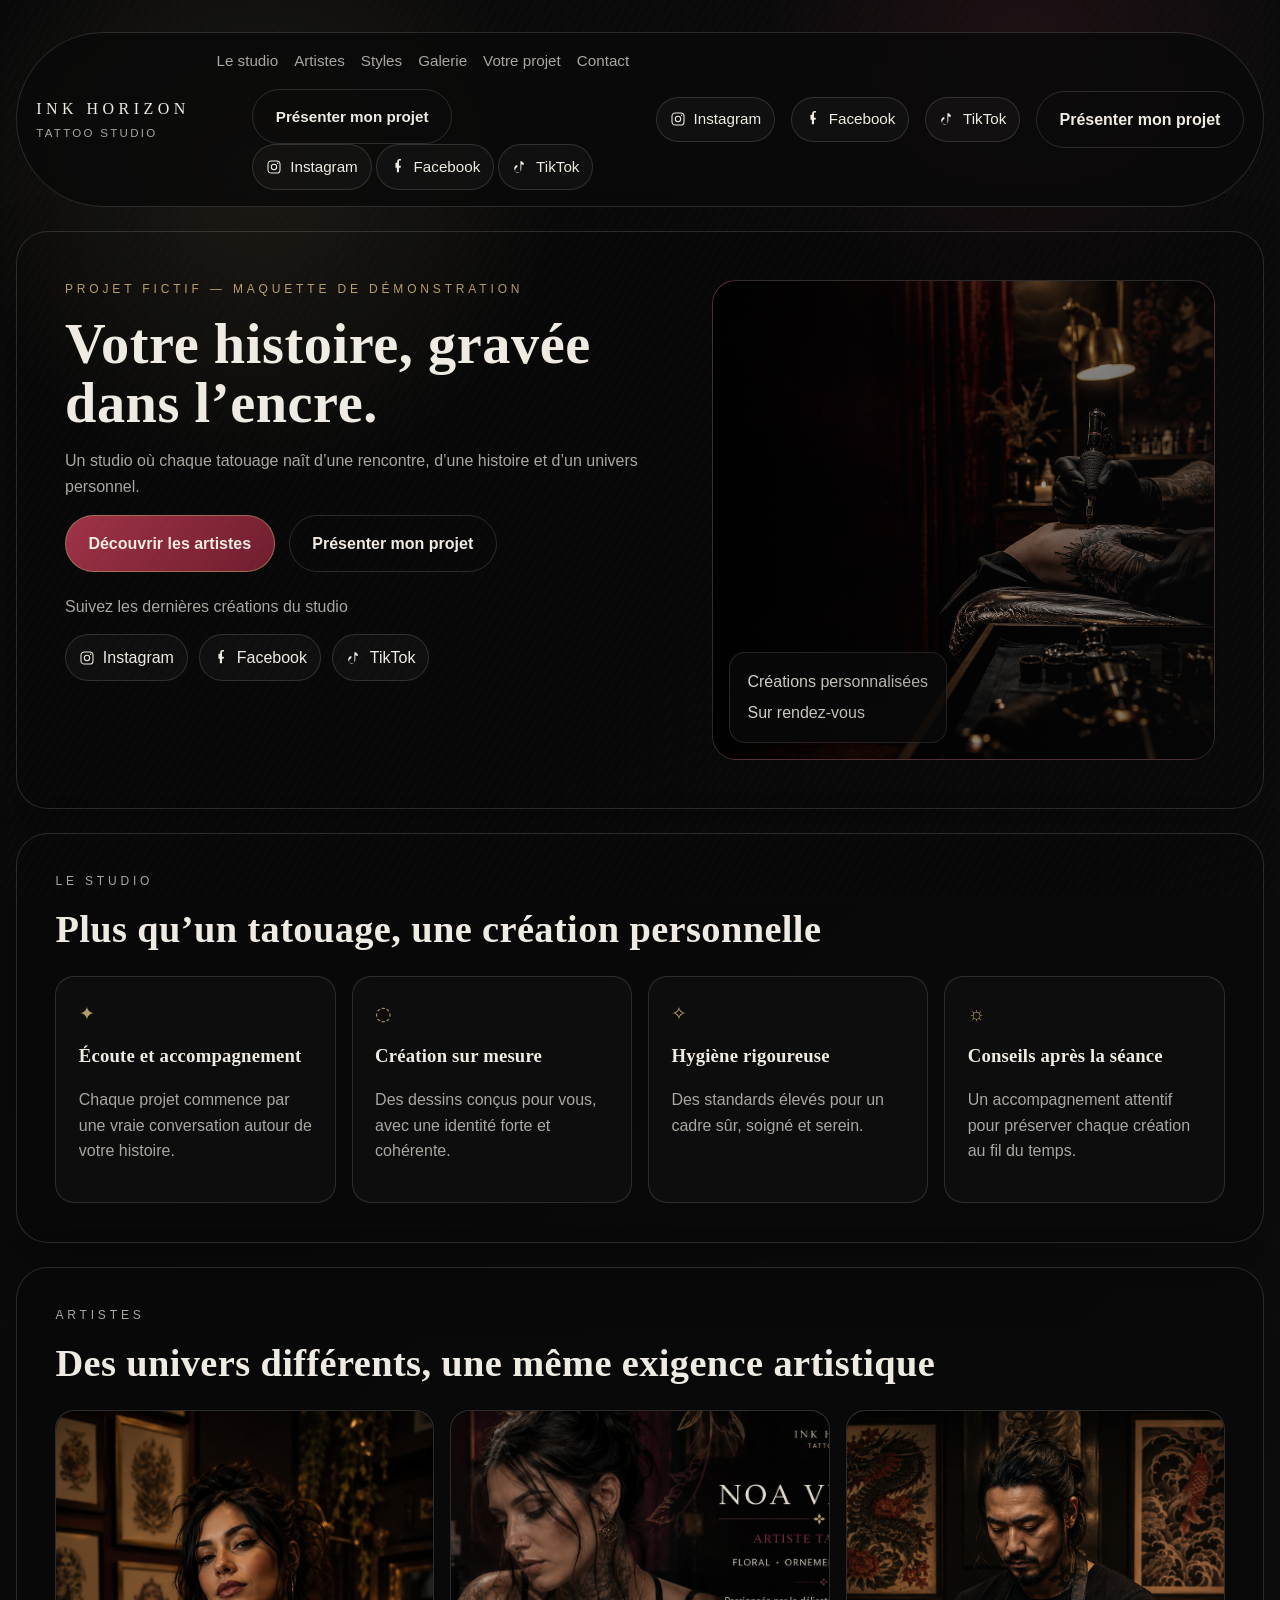
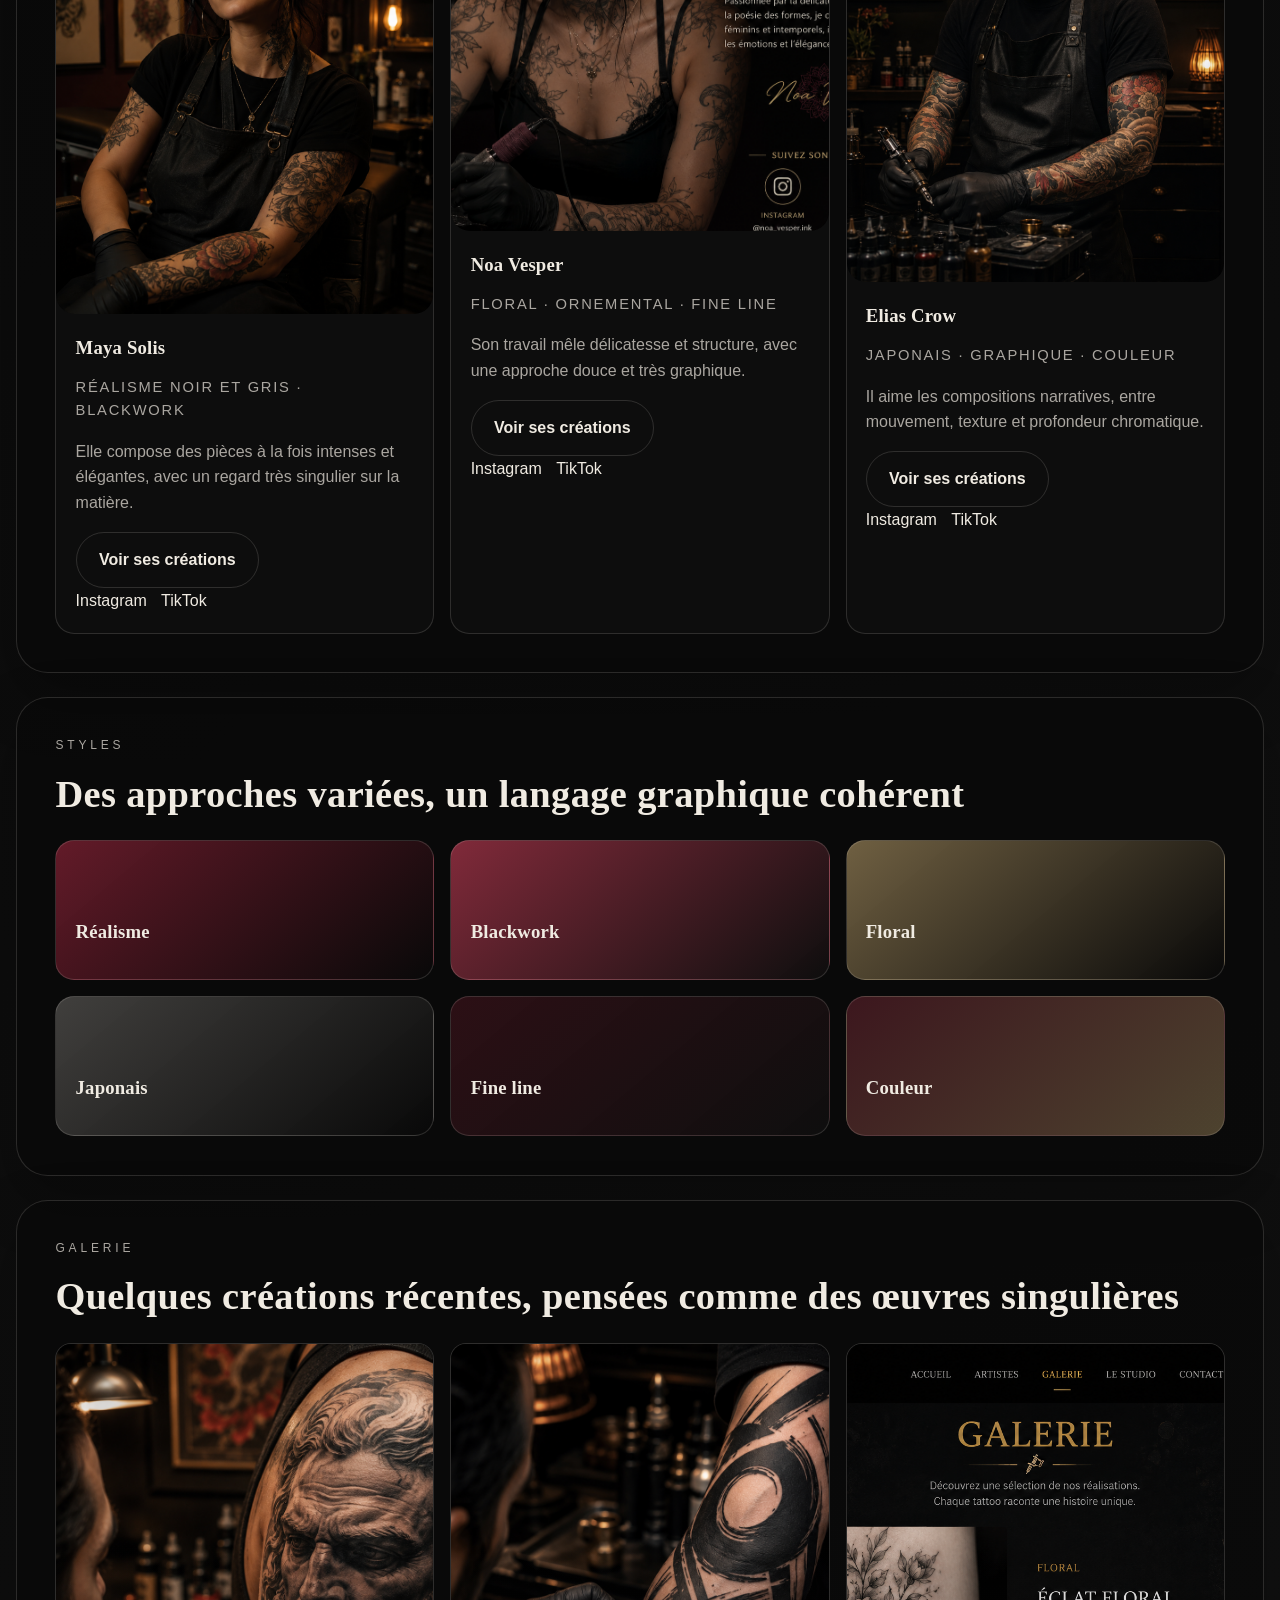
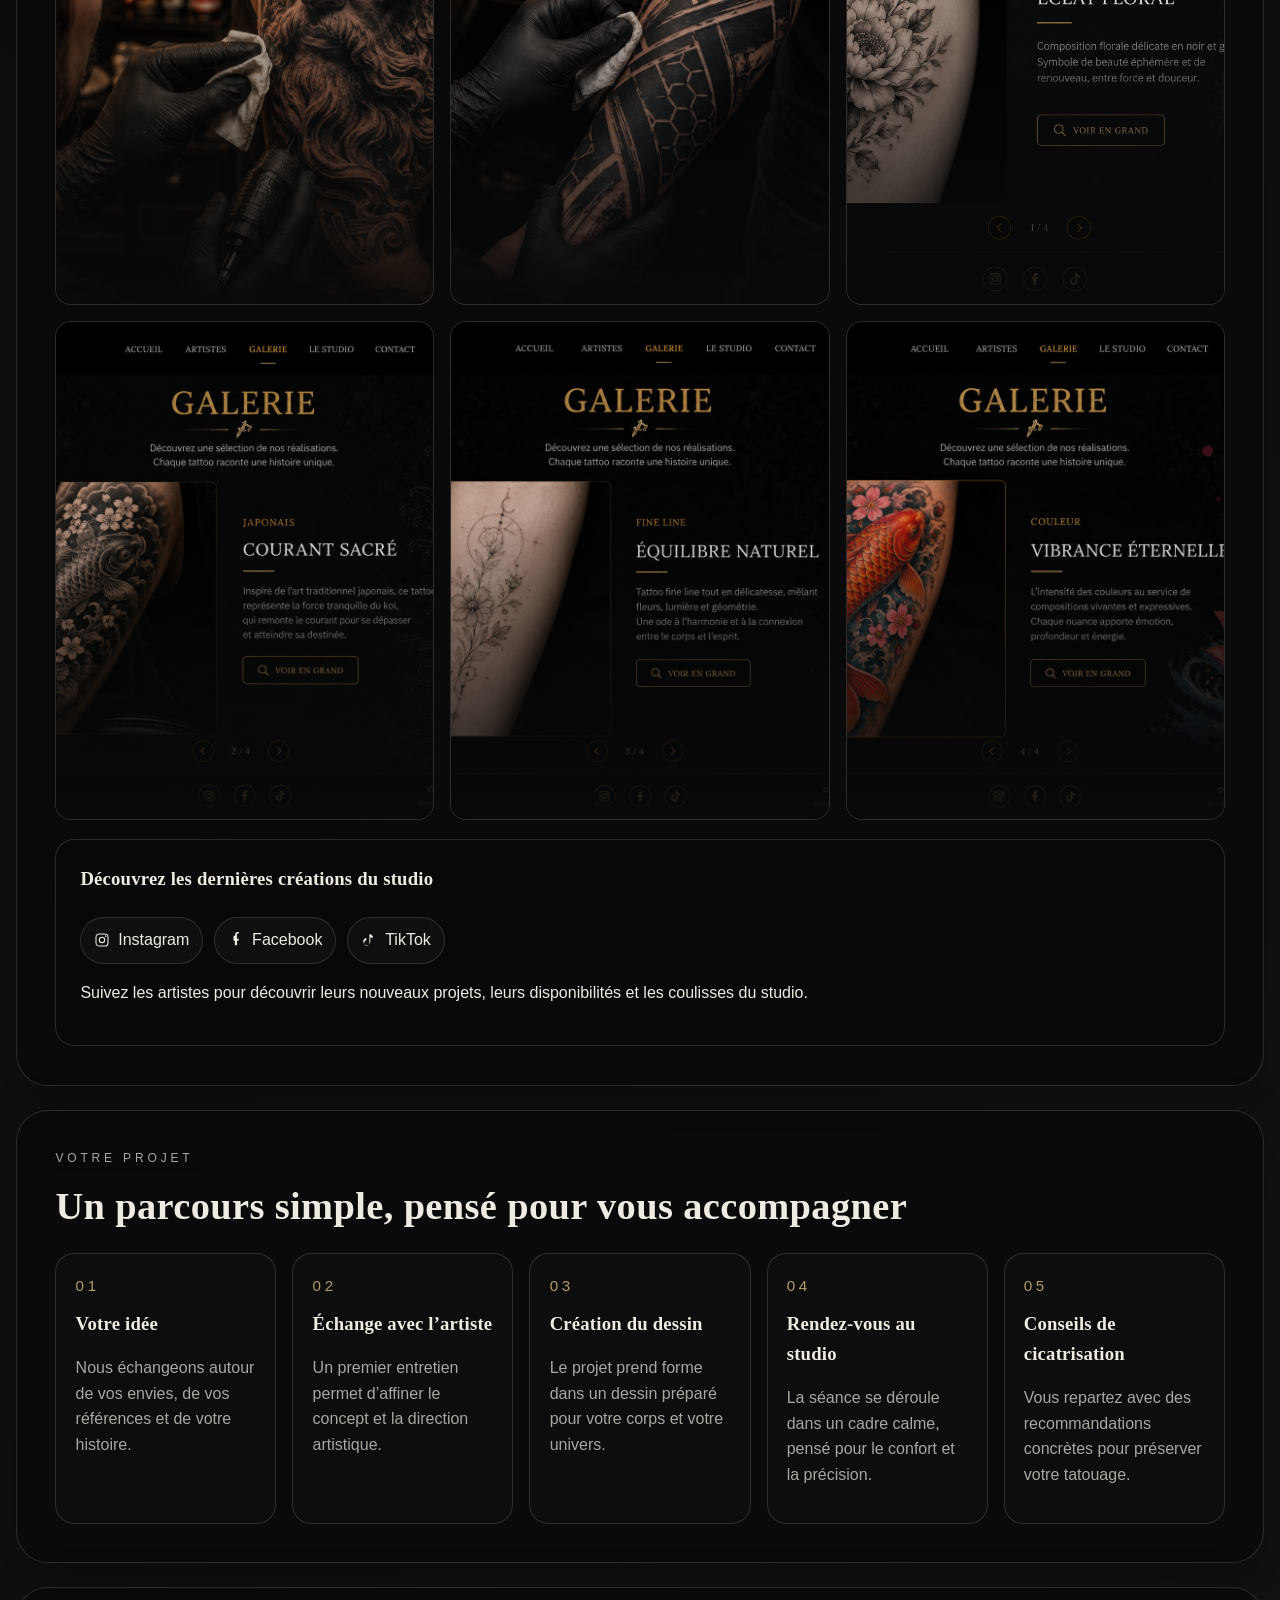
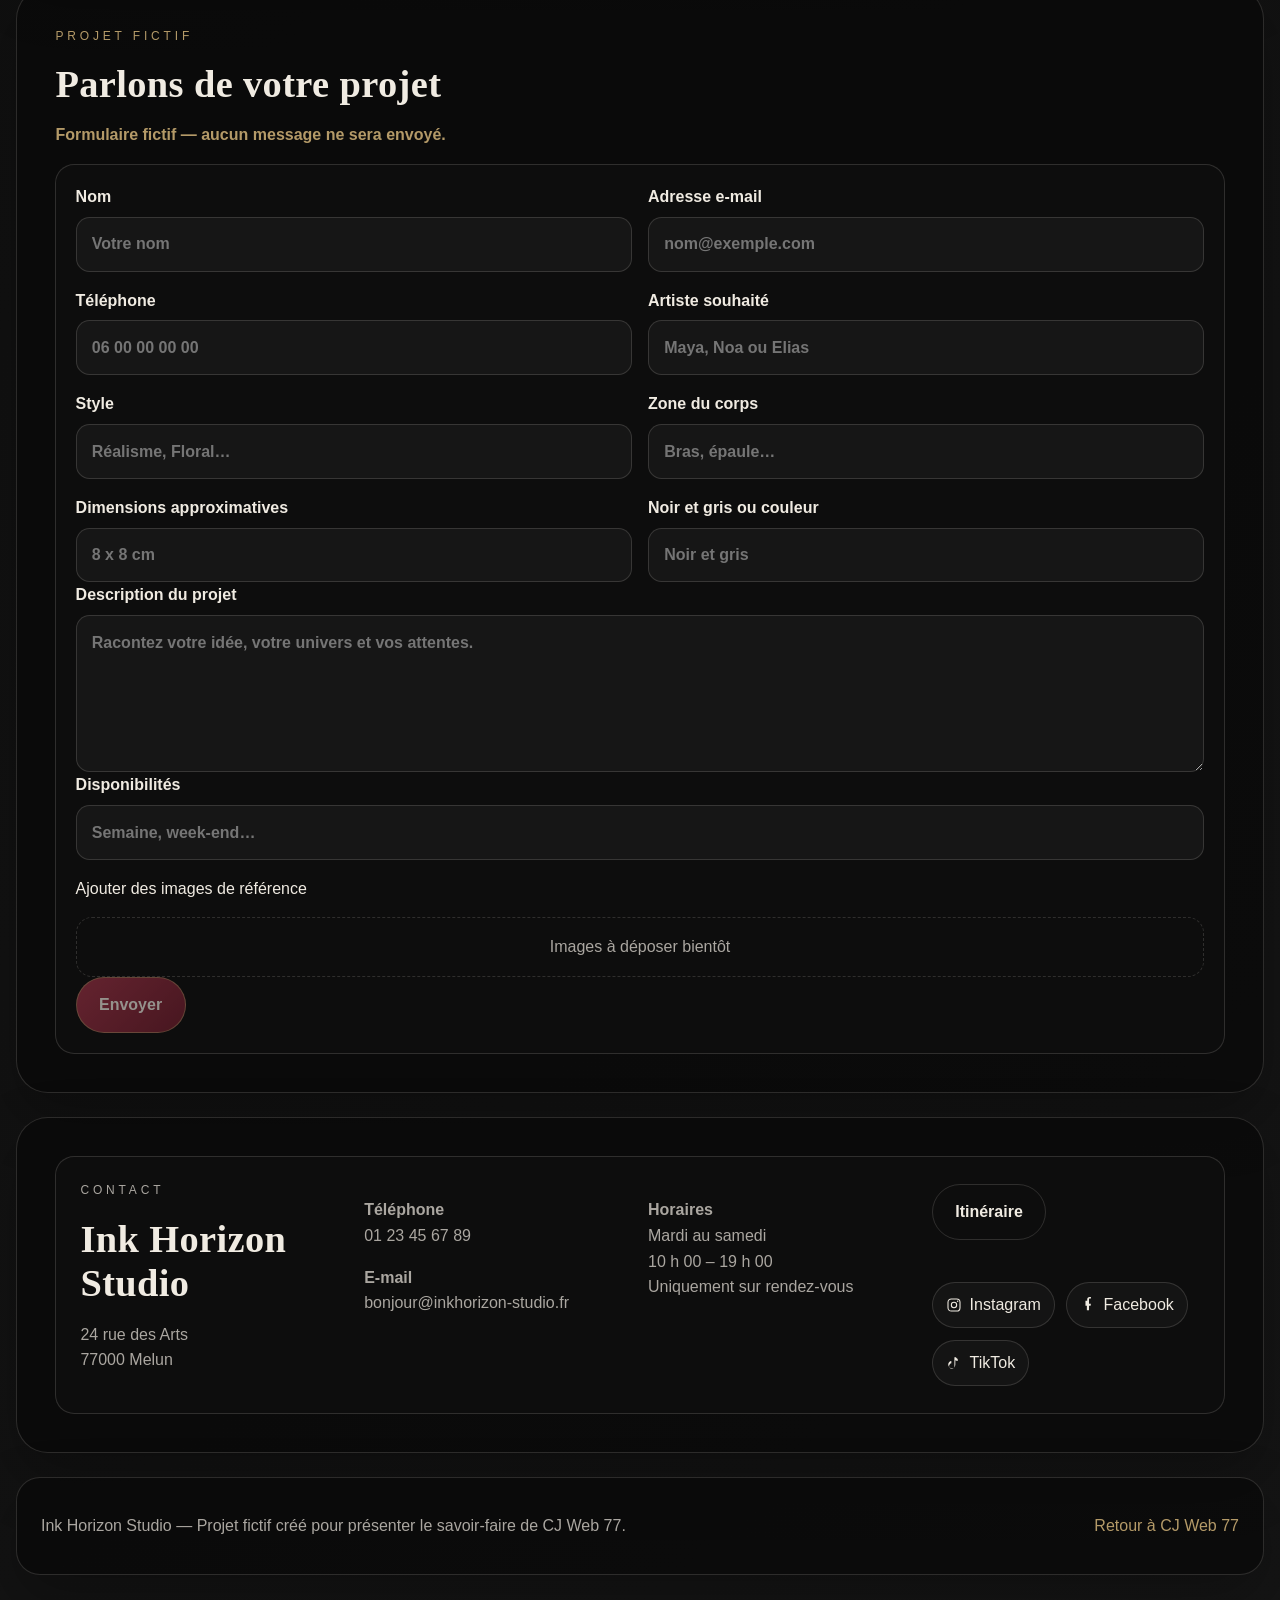
==== demos/ink-horizon-studio/index.html @ 1ca802f9 "commit" ====
<!DOCTYPE html>
<html lang="fr">
  <head>
    <meta charset="UTF-8" />
    <meta name="viewport" content="width=device-width, initial-scale=1.0" />
    <meta
      name="description"
      content="Ink Horizon Studio — vitrine fictive créée pour démontrer le positionnement de CJ Web 77."
    />
    <title>Ink Horizon Studio</title>
    <link rel="stylesheet" href="assets/css/style.css" />
  </head>
  <body>
    <div class="page-shell">
      <header class="site-header">
        <a class="brand" href="#top" aria-label="Ink Horizon Studio accueil">
          <span class="brand-name">INK HORIZON</span>
          <span class="brand-subtitle">Tattoo Studio</span>
        </a>

        <button
          class="nav-toggle"
          type="button"
          aria-expanded="false"
          aria-controls="primary-nav"
          aria-label="Ouvrir le menu"
        >
          <span></span>
          <span></span>
          <span></span>
        </button>

        <nav class="site-nav" id="primary-nav" aria-label="Navigation principale">
          <a href="#studio">Le studio</a>
          <a href="#artists">Artistes</a>
          <a href="#styles">Styles</a>
          <a href="#gallery">Galerie</a>
          <a href="#project">Votre projet</a>
          <a href="#contact">Contact</a>
          <div class="nav-actions">
            <a class="button button-ghost header-cta-mobile" href="#project">Présenter mon projet</a>
            <div class="mobile-social-list" aria-label="Réseaux sociaux fictifs">
              <a class="social-link" href="#" aria-label="Instagram fictif d’Ink Horizon Studio" onclick="event.preventDefault();">
                <svg viewBox="0 0 24 24" aria-hidden="true"><rect x="3" y="3" width="18" height="18" rx="5" fill="none" stroke="currentColor" stroke-width="1.6"></rect><circle cx="12" cy="12" r="4" fill="none" stroke="currentColor" stroke-width="1.6"></circle><circle cx="17.5" cy="6.5" r="1.1" fill="currentColor"></circle></svg>
                <span>Instagram</span>
              </a>
              <a class="social-link" href="#" aria-label="Facebook fictif d’Ink Horizon Studio" onclick="event.preventDefault();">
                <svg viewBox="0 0 24 24" aria-hidden="true"><path d="M13.5 20v-7h2.4l.4-2.8H13.5V3.8c0-.8.2-1.4 1.4-1.4h1.5V.1c-.3 0-1.1-.1-2.1-.1-2.1 0-3.5 1.3-3.5 3.7v2.1H8.2V13h2.1v7h3.2Z" fill="currentColor"></path></svg>
                <span>Facebook</span>
              </a>
              <a class="social-link" href="#" aria-label="TikTok fictif d’Ink Horizon Studio" onclick="event.preventDefault();">
                <svg viewBox="0 0 24 24" aria-hidden="true"><path d="M14.8 3.4c.7 1.2 1.6 2 2.8 2.5v3.2c-1.3-.1-2.5-.5-3.6-1.2v6.7c0 2.8-2.3 5.1-5.1 5.1-1.4 0-2.7-.5-3.7-1.4-1.3-1.2-2-2.9-1.8-4.7.3-2.4 2.2-4.3 4.6-4.6v3.4c-.9.2-1.7.7-2.3 1.4-.7.8-1.1 1.8-1.1 2.8 0 2.2 1.8 4 4 4 2.2 0 4-1.8 4-4V3.4h2.2Z" fill="currentColor"></path></svg>
                <span>TikTok</span>
              </a>
            </div>
          </div>
        </nav>

        <div class="social-nav" aria-label="Réseaux sociaux fictifs">
          <a class="social-link" href="#" aria-label="Instagram fictif d’Ink Horizon Studio" onclick="event.preventDefault();">
            <svg viewBox="0 0 24 24" aria-hidden="true"><rect x="3" y="3" width="18" height="18" rx="5" fill="none" stroke="currentColor" stroke-width="1.6"></rect><circle cx="12" cy="12" r="4" fill="none" stroke="currentColor" stroke-width="1.6"></circle><circle cx="17.5" cy="6.5" r="1.1" fill="currentColor"></circle></svg>
            <span>Instagram</span>
          </a>
          <a class="social-link" href="#" aria-label="Facebook fictif d’Ink Horizon Studio" onclick="event.preventDefault();">
            <svg viewBox="0 0 24 24" aria-hidden="true"><path d="M13.5 20v-7h2.4l.4-2.8H13.5V3.8c0-.8.2-1.4 1.4-1.4h1.5V.1c-.3 0-1.1-.1-2.1-.1-2.1 0-3.5 1.3-3.5 3.7v2.1H8.2V13h2.1v7h3.2Z" fill="currentColor"></path></svg>
            <span>Facebook</span>
          </a>
          <a class="social-link" href="#" aria-label="TikTok fictif d’Ink Horizon Studio" onclick="event.preventDefault();">
            <svg viewBox="0 0 24 24" aria-hidden="true"><path d="M14.8 3.4c.7 1.2 1.6 2 2.8 2.5v3.2c-1.3-.1-2.5-.5-3.6-1.2v6.7c0 2.8-2.3 5.1-5.1 5.1-1.4 0-2.7-.5-3.7-1.4-1.3-1.2-2-2.9-1.8-4.7.3-2.4 2.2-4.3 4.6-4.6v3.4c-.9.2-1.7.7-2.3 1.4-.7.8-1.1 1.8-1.1 2.8 0 2.2 1.8 4 4 4 2.2 0 4-1.8 4-4V3.4h2.2Z" fill="currentColor"></path></svg>
            <span>TikTok</span>
          </a>
        </div>

        <a class="button button-ghost header-cta" href="#project">Présenter mon projet</a>
      </header>

      <main id="top">
        <section class="hero">
          <div class="hero-copy">
            <p class="eyebrow">Projet fictif — Maquette de démonstration</p>
            <h1>Votre histoire, gravée dans l’encre.</h1>
            <p class="hero-text">
              Un studio où chaque tatouage naît d’une rencontre, d’une histoire et d’un univers personnel.
            </p>
            <div class="hero-actions">
              <a class="button" href="#artists">Découvrir les artistes</a>
              <a class="button button-ghost" href="#project">Présenter mon projet</a>
            </div>
            <div class="hero-socials">
              <p>Suivez les dernières créations du studio</p>
              <div class="social-links-list">
                <a class="social-link" href="#" aria-label="Instagram fictif d’Ink Horizon Studio" onclick="event.preventDefault();">
                  <svg viewBox="0 0 24 24" aria-hidden="true"><rect x="3" y="3" width="18" height="18" rx="5" fill="none" stroke="currentColor" stroke-width="1.6"></rect><circle cx="12" cy="12" r="4" fill="none" stroke="currentColor" stroke-width="1.6"></circle><circle cx="17.5" cy="6.5" r="1.1" fill="currentColor"></circle></svg>
                  <span>Instagram</span>
                </a>
                <a class="social-link" href="#" aria-label="Facebook fictif d’Ink Horizon Studio" onclick="event.preventDefault();">
                  <svg viewBox="0 0 24 24" aria-hidden="true"><path d="M13.5 20v-7h2.4l.4-2.8H13.5V3.8c0-.8.2-1.4 1.4-1.4h1.5V.1c-.3 0-1.1-.1-2.1-.1-2.1 0-3.5 1.3-3.5 3.7v2.1H8.2V13h2.1v7h3.2Z" fill="currentColor"></path></svg>
                  <span>Facebook</span>
                </a>
                <a class="social-link" href="#" aria-label="TikTok fictif d’Ink Horizon Studio" onclick="event.preventDefault();">
                  <svg viewBox="0 0 24 24" aria-hidden="true"><path d="M14.8 3.4c.7 1.2 1.6 2 2.8 2.5v3.2c-1.3-.1-2.5-.5-3.6-1.2v6.7c0 2.8-2.3 5.1-5.1 5.1-1.4 0-2.7-.5-3.7-1.4-1.3-1.2-2-2.9-1.8-4.7.3-2.4 2.2-4.3 4.6-4.6v3.4c-.9.2-1.7.7-2.3 1.4-.7.8-1.1 1.8-1.1 2.8 0 2.2 1.8 4 4 4 2.2 0 4-1.8 4-4V3.4h2.2Z" fill="currentColor"></path></svg>
                  <span>TikTok</span>
                </a>
              </div>
            </div>
          </div>

          <div class="hero-visual" aria-label="Emplacement d’image du studio">
            <img
              src="assets/images/hero-tattoo.png"
              alt="Tatoueur réalisant une création dans un studio sombre et élégant"
              class="hero-tattoo-image"
              width="1536"
              height="864"
              fetchpriority="high"
            />
            <div class="hero-info">
              <span>Créations personnalisées</span>
              <span>Sur rendez-vous</span>
            </div>
          </div>
        </section>

        <section class="section intro-section" id="studio">
          <div class="section-heading">
            <p class="eyebrow">Le studio</p>
            <h2>Plus qu’un tatouage, une création personnelle</h2>
          </div>
          <div class="value-grid">
            <article class="value-card">
              <div class="value-icon" aria-hidden="true">✦</div>
              <h3>Écoute et accompagnement</h3>
              <p>Chaque projet commence par une vraie conversation autour de votre histoire.</p>
            </article>
            <article class="value-card">
              <div class="value-icon" aria-hidden="true">◌</div>
              <h3>Création sur mesure</h3>
              <p>Des dessins conçus pour vous, avec une identité forte et cohérente.</p>
            </article>
            <article class="value-card">
              <div class="value-icon" aria-hidden="true">✧</div>
              <h3>Hygiène rigoureuse</h3>
              <p>Des standards élevés pour un cadre sûr, soigné et serein.</p>
            </article>
            <article class="value-card">
              <div class="value-icon" aria-hidden="true">☼</div>
              <h3>Conseils après la séance</h3>
              <p>Un accompagnement attentif pour préserver chaque création au fil du temps.</p>
            </article>
          </div>
        </section>

        <section class="section artists-section" id="artists">
          <div class="section-heading">
            <p class="eyebrow">Artistes</p>
            <h2>Des univers différents, une même exigence artistique</h2>
          </div>
          <div class="artist-grid">
            <article class="artist-card">
              <div class="artist-visual">
                <img
                  src="assets/images/maya-solis.png"
                  alt="Maya Solis, artiste tatoueuse spécialisée en réalisme et blackwork"
                  loading="lazy"
                />
              </div>
              <div class="artist-body">
                <h3>Maya Solis</h3>
                <p class="artist-specialties">Réalisme noir et gris · Blackwork</p>
                <p>Elle compose des pièces à la fois intenses et élégantes, avec un regard très singulier sur la matière.</p>
                <a class="button button-ghost" href="#gallery">Voir ses créations</a>
                <div class="artist-socials">
                  <a href="#">Instagram</a>
                  <a href="#">TikTok</a>
                </div>
              </div>
            </article>
            <article class="artist-card artist-card--noa">
              <div class="artist-visual">
                <img
                  src="assets/images/noa-vesper.png"
                  alt="Noa Vesper, artiste tatoueuse spécialisée en floral, ornemental et fine line"
                  loading="lazy"
                />
              </div>
              <div class="artist-body">
                <h3>Noa Vesper</h3>
                <p class="artist-specialties">Floral · Ornemental · Fine line</p>
                <p>Son travail mêle délicatesse et structure, avec une approche douce et très graphique.</p>
                <a class="button button-ghost" href="#gallery">Voir ses créations</a>
                <div class="artist-socials">
                  <a href="#">Instagram</a>
                  <a href="#">TikTok</a>
                </div>
              </div>
            </article>
            <article class="artist-card">
              <div class="artist-visual">
                <img
                  src="assets/images/elias-crow.png"
                  alt="Elias Crow, artiste tatoueur spécialisé en japonais, graphique et couleur"
                  loading="lazy"
                />
              </div>
              <div class="artist-body">
                <h3>Elias Crow</h3>
                <p class="artist-specialties">Japonais · Graphique · Couleur</p>
                <p>Il aime les compositions narratives, entre mouvement, texture et profondeur chromatique.</p>
                <a class="button button-ghost" href="#gallery">Voir ses créations</a>
                <div class="artist-socials">
                  <a href="#">Instagram</a>
                  <a href="#">TikTok</a>
                </div>
              </div>
            </article>
          </div>
        </section>

        <section class="section styles-section" id="styles">
          <div class="section-heading">
            <p class="eyebrow">Styles</p>
            <h2>Des approches variées, un langage graphique cohérent</h2>
          </div>
          <div class="styles-grid">
            <article class="style-card style-1"><h3>Réalisme</h3></article>
            <article class="style-card style-2"><h3>Blackwork</h3></article>
            <article class="style-card style-3"><h3>Floral</h3></article>
            <article class="style-card style-4"><h3>Japonais</h3></article>
            <article class="style-card style-5"><h3>Fine line</h3></article>
            <article class="style-card style-6"><h3>Couleur</h3></article>
          </div>
        </section>

        <section class="section gallery-section" id="gallery">
          <div class="section-heading">
            <p class="eyebrow">Galerie</p>
            <h2>Quelques créations récentes, pensées comme des œuvres singulières</h2>
          </div>
          <div class="gallery-grid">
            <article class="gallery-card">
              <img
                src="assets/images/gallery-realisme.png"
                alt="Tatouage réaliste noir et gris réalisé par Maya Solis"
                loading="lazy"
              />
              <div>
                <p class="card-tag">Réalisme</p>
                <h3>Maya Solis</h3>
                <p>Portrait noir et gris aux ombrages détaillés.</p>
              </div>
            </article>
            <article class="gallery-card">
              <img
                src="assets/images/gallery-blackwork.png"
                alt="Tatouage blackwork graphique réalisé par Maya Solis"
                loading="lazy"
              />
              <div>
                <p class="card-tag">Blackwork</p>
                <h3>Maya Solis</h3>
                <p>Composition graphique aux aplats noirs profonds.</p>
              </div>
            </article>
            <article class="gallery-card">
              <img
                src="assets/images/gallery-floral.png"
                alt="Tatouage floral délicat réalisé par Noa Vesper"
                loading="lazy"
              />
              <div>
                <p class="card-tag">Floral</p>
                <h3>Noa Vesper</h3>
                <p>Composition botanique fine et élégante.</p>
              </div>
            </article>
            <article class="gallery-card">
              <img
                src="assets/images/gallery-japonais.png"
                alt="Tatouage d’inspiration japonaise réalisé par Elias Crow"
                loading="lazy"
              />
              <div>
                <p class="card-tag">Japonais</p>
                <h3>Elias Crow</h3>
                <p>Pièce dynamique inspirée de l’art japonais.</p>
              </div>
            </article>
            <article class="gallery-card">
              <img
                src="assets/images/gallery-fine-line.png"
                alt="Tatouage fine line minimaliste réalisé par Noa Vesper"
                loading="lazy"
              />
              <div>
                <p class="card-tag">Fine line</p>
                <h3>Noa Vesper</h3>
                <p>Lignes délicates et composition minimaliste.</p>
              </div>
            </article>
            <article class="gallery-card">
              <img
                src="assets/images/gallery-couleur.png"
                alt="Tatouage artistique en couleur réalisé par Elias Crow"
                loading="lazy"
              />
              <div>
                <p class="card-tag">Couleur</p>
                <h3>Elias Crow</h3>
                <p>Création vibrante aux contrastes maîtrisés.</p>
              </div>
            </article>
          </div>

          <div class="gallery-cta">
            <h3>Découvrez les dernières créations du studio</h3>
            <div class="hero-socials">
              <div class="social-links-list">
                <a class="social-link" href="#" aria-label="Instagram fictif d’Ink Horizon Studio" onclick="event.preventDefault();">
                  <svg viewBox="0 0 24 24" aria-hidden="true"><rect x="3" y="3" width="18" height="18" rx="5" fill="none" stroke="currentColor" stroke-width="1.6"></rect><circle cx="12" cy="12" r="4" fill="none" stroke="currentColor" stroke-width="1.6"></circle><circle cx="17.5" cy="6.5" r="1.1" fill="currentColor"></circle></svg>
                  <span>Instagram</span>
                </a>
                <a class="social-link" href="#" aria-label="Facebook fictif d’Ink Horizon Studio" onclick="event.preventDefault();">
                  <svg viewBox="0 0 24 24" aria-hidden="true"><path d="M13.5 20v-7h2.4l.4-2.8H13.5V3.8c0-.8.2-1.4 1.4-1.4h1.5V.1c-.3 0-1.1-.1-2.1-.1-2.1 0-3.5 1.3-3.5 3.7v2.1H8.2V13h2.1v7h3.2Z" fill="currentColor"></path></svg>
                  <span>Facebook</span>
                </a>
                <a class="social-link" href="#" aria-label="TikTok fictif d’Ink Horizon Studio" onclick="event.preventDefault();">
                  <svg viewBox="0 0 24 24" aria-hidden="true"><path d="M14.8 3.4c.7 1.2 1.6 2 2.8 2.5v3.2c-1.3-.1-2.5-.5-3.6-1.2v6.7c0 2.8-2.3 5.1-5.1 5.1-1.4 0-2.7-.5-3.7-1.4-1.3-1.2-2-2.9-1.8-4.7.3-2.4 2.2-4.3 4.6-4.6v3.4c-.9.2-1.7.7-2.3 1.4-.7.8-1.1 1.8-1.1 2.8 0 2.2 1.8 4 4 4 2.2 0 4-1.8 4-4V3.4h2.2Z" fill="currentColor"></path></svg>
                  <span>TikTok</span>
                </a>
              </div>
            </div>
            <p>
              Suivez les artistes pour découvrir leurs nouveaux projets, leurs disponibilités et les coulisses du studio.
            </p>
          </div>
        </section>

        <section class="section process-section" id="project">
          <div class="section-heading">
            <p class="eyebrow">Votre projet</p>
            <h2>Un parcours simple, pensé pour vous accompagner</h2>
          </div>
          <div class="steps-grid">
            <article class="step-card">
              <span>01</span>
              <h3>Votre idée</h3>
              <p>Nous échangeons autour de vos envies, de vos références et de votre histoire.</p>
            </article>
            <article class="step-card">
              <span>02</span>
              <h3>Échange avec l’artiste</h3>
              <p>Un premier entretien permet d’affiner le concept et la direction artistique.</p>
            </article>
            <article class="step-card">
              <span>03</span>
              <h3>Création du dessin</h3>
              <p>Le projet prend forme dans un dessin préparé pour votre corps et votre univers.</p>
            </article>
            <article class="step-card">
              <span>04</span>
              <h3>Rendez-vous au studio</h3>
              <p>La séance se déroule dans un cadre calme, pensé pour le confort et la précision.</p>
            </article>
            <article class="step-card">
              <span>05</span>
              <h3>Conseils de cicatrisation</h3>
              <p>Vous repartez avec des recommandations concrètes pour préserver votre tatouage.</p>
            </article>
          </div>
        </section>

        <section class="section form-section">
          <div class="form-intro">
            <p class="eyebrow">Projet fictif</p>
            <h2>Parlons de votre projet</h2>
            <p class="notice">Formulaire fictif — aucun message ne sera envoyé.</p>
          </div>

          <form class="project-form" novalidate>
            <fieldset disabled>
              <div class="form-grid">
                <label>
                  Nom
                  <input type="text" placeholder="Votre nom" />
                </label>
                <label>
                  Adresse e-mail
                  <input type="email" placeholder="nom@exemple.com" />
                </label>
                <label>
                  Téléphone
                  <input type="tel" placeholder="06 00 00 00 00" />
                </label>
                <label>
                  Artiste souhaité
                  <input type="text" placeholder="Maya, Noa ou Elias" />
                </label>
                <label>
                  Style
                  <input type="text" placeholder="Réalisme, Floral…" />
                </label>
                <label>
                  Zone du corps
                  <input type="text" placeholder="Bras, épaule…" />
                </label>
                <label>
                  Dimensions approximatives
                  <input type="text" placeholder="8 x 8 cm" />
                </label>
                <label>
                  Noir et gris ou couleur
                  <input type="text" placeholder="Noir et gris" />
                </label>
              </div>

              <label>
                Description du projet
                <textarea rows="5" placeholder="Racontez votre idée, votre univers et vos attentes."></textarea>
              </label>

              <label>
                Disponibilités
                <input type="text" placeholder="Semaine, week-end…" />
              </label>

              <div class="upload-block">
                <p>Ajouter des images de référence</p>
                <div class="upload-box">Images à déposer bientôt</div>
              </div>

              <button class="button" type="button" disabled>Envoyer</button>
            </fieldset>
          </form>
        </section>

        <section class="section contact-section" id="contact">
          <div class="contact-card">
            <div>
              <p class="eyebrow">Contact</p>
              <h2>Ink Horizon Studio</h2>
              <p>24 rue des Arts<br />77000 Melun</p>
            </div>
            <div>
              <p><strong>Téléphone</strong><br />01 23 45 67 89</p>
              <p><strong>E-mail</strong><br />bonjour@inkhorizon-studio.fr</p>
            </div>
            <div>
              <p><strong>Horaires</strong><br />Mardi au samedi<br />10 h 00 – 19 h 00<br />Uniquement sur rendez-vous</p>
            </div>
            <div class="contact-actions">
              <a class="button button-ghost" href="#" onclick="event.preventDefault();">Itinéraire</a>
              <div class="hero-socials">
                <div class="social-links-list">
                  <a class="social-link" href="#" aria-label="Instagram fictif d’Ink Horizon Studio" onclick="event.preventDefault();">
                    <svg viewBox="0 0 24 24" aria-hidden="true"><rect x="3" y="3" width="18" height="18" rx="5" fill="none" stroke="currentColor" stroke-width="1.6"></rect><circle cx="12" cy="12" r="4" fill="none" stroke="currentColor" stroke-width="1.6"></circle><circle cx="17.5" cy="6.5" r="1.1" fill="currentColor"></circle></svg>
                    <span>Instagram</span>
                  </a>
                  <a class="social-link" href="#" aria-label="Facebook fictif d’Ink Horizon Studio" onclick="event.preventDefault();">
                    <svg viewBox="0 0 24 24" aria-hidden="true"><path d="M13.5 20v-7h2.4l.4-2.8H13.5V3.8c0-.8.2-1.4 1.4-1.4h1.5V.1c-.3 0-1.1-.1-2.1-.1-2.1 0-3.5 1.3-3.5 3.7v2.1H8.2V13h2.1v7h3.2Z" fill="currentColor"></path></svg>
                    <span>Facebook</span>
                  </a>
                  <a class="social-link" href="#" aria-label="TikTok fictif d’Ink Horizon Studio" onclick="event.preventDefault();">
                    <svg viewBox="0 0 24 24" aria-hidden="true"><path d="M14.8 3.4c.7 1.2 1.6 2 2.8 2.5v3.2c-1.3-.1-2.5-.5-3.6-1.2v6.7c0 2.8-2.3 5.1-5.1 5.1-1.4 0-2.7-.5-3.7-1.4-1.3-1.2-2-2.9-1.8-4.7.3-2.4 2.2-4.3 4.6-4.6v3.4c-.9.2-1.7.7-2.3 1.4-.7.8-1.1 1.8-1.1 2.8 0 2.2 1.8 4 4 4 2.2 0 4-1.8 4-4V3.4h2.2Z" fill="currentColor"></path></svg>
                    <span>TikTok</span>
                  </a>
                </div>
              </div>
            </div>
          </div>
        </section>
      </main>

      <footer class="site-footer">
        <p>Ink Horizon Studio — Projet fictif créé pour présenter le savoir-faire de CJ Web 77.</p>
        <a href="../../index.html#realisations">Retour à CJ Web 77</a>
      </footer>
    </div>

    <script src="assets/js/main.js"></script>
  </body>
</html>
---- demos/ink-horizon-studio/assets/css/style.css ----
:root {
  --ink: #090909;
  --anthracite: #151515;
  --ivory: #f0ebe2;
  --bordeaux: #6f1d2d;
  --rose: #9f3347;
  --gold: #b49a68;
  --text: #aaa6a0;
  --border: rgba(240, 235, 226, 0.15);
  --shadow: 0 24px 60px rgba(0, 0, 0, 0.28);
}

* {
  box-sizing: border-box;
}

html {
  scroll-behavior: smooth;
}

body {
  margin: 0;
  font-family: "Segoe UI", "Inter", Arial, sans-serif;
  background: linear-gradient(135deg, var(--ink), var(--anthracite));
  color: var(--ivory);
  line-height: 1.6;
  position: relative;
  overflow-x: hidden;
}

body::before {
  content: "";
  position: fixed;
  inset: 0;
  background-image:
    radial-gradient(circle at 20% 20%, rgba(180, 154, 104, 0.12), transparent 24%),
    radial-gradient(circle at 80% 5%, rgba(111, 29, 45, 0.2), transparent 20%),
    repeating-linear-gradient(
      120deg,
      rgba(255,255,255,0.015) 0,
      rgba(255,255,255,0.015) 1px,
      transparent 1px,
      transparent 8px
    );
  pointer-events: none;
  mix-blend-mode: screen;
  opacity: 0.9;
}

img {
  display: block;
  width: 100%;
  height: auto;
}

a {
  color: inherit;
  text-decoration: none;
}

a:hover,
a:focus-visible {
  color: var(--gold);
}

button,
input,
textarea {
  font: inherit;
}

.page-shell {
  width: min(1280px, calc(100% - 2rem));
  margin: 0 auto;
  padding: 1rem 0 3rem;
}

.site-header {
  display: grid;
  grid-template-columns: auto 1fr auto auto;
  align-items: center;
  gap: 1rem;
  padding: 1rem 1.2rem;
  border: 1px solid var(--border);
  background: rgba(9, 9, 9, 0.8);
  backdrop-filter: blur(16px);
  position: sticky;
  top: 1rem;
  z-index: 20;
  border-radius: 999px;
  margin-top: 1rem;
  min-height: 88px;
}

.brand {
  display: flex;
  flex-direction: column;
  gap: 0.15rem;
  letter-spacing: 0.28em;
  text-transform: uppercase;
}

.brand-name {
  font-family: "Iowan Old Style", "Palatino Linotype", serif;
  font-size: 1rem;
  color: var(--ivory);
}

.brand-subtitle {
  font-size: 0.72rem;
  color: var(--text);
  letter-spacing: 0.2em;
}

.site-nav,
.social-nav {
  display: flex;
  align-items: center;
  gap: 1rem;
  justify-content: center;
  flex-wrap: wrap;
  font-size: 0.95rem;
  color: var(--text);
}

.nav-toggle {
  display: none;
  background: transparent;
  border: 1px solid var(--border);
  border-radius: 50%;
  width: 44px;
  height: 44px;
  padding: 0;
  align-items: center;
  justify-content: center;
  flex-direction: column;
  gap: 0.25rem;
}

.nav-toggle span {
  width: 18px;
  height: 1px;
  background: var(--ivory);
  display: block;
}

.button {
  display: inline-flex;
  align-items: center;
  justify-content: center;
  padding: 0.9rem 1.4rem;
  border-radius: 999px;
  border: 1px solid rgba(180, 154, 104, 0.6);
  background: linear-gradient(135deg, var(--rose), var(--bordeaux));
  color: var(--ivory);
  font-weight: 600;
  transition: transform 180ms ease, box-shadow 180ms ease;
}

.button:hover,
.button:focus-visible {
  transform: translateY(-1px);
  box-shadow: 0 12px 30px rgba(159, 51, 71, 0.25);
}

.button-ghost {
  background: transparent;
  border-color: var(--border);
  color: var(--ivory);
}

.button:disabled {
  opacity: 0.6;
  cursor: not-allowed;
  transform: none;
  box-shadow: none;
}

.hero,
.section,
.site-footer {
  border: 1px solid var(--border);
  background: rgba(9, 9, 9, 0.74);
  box-shadow: var(--shadow);
}

.hero {
  display: grid;
  grid-template-columns: 1.1fr 0.9fr;
  gap: 2rem;
  padding: 3rem;
  border-radius: 2rem;
  margin-top: 1.5rem;
}

.eyebrow {
  text-transform: uppercase;
  letter-spacing: 0.32em;
  font-size: 0.75rem;
  color: var(--gold);
  margin: 0 0 1rem;
}

h1,
h2,
h3 {
  font-family: "Iowan Old Style", "Palatino Linotype", serif;
  margin: 0 0 0.8rem;
  letter-spacing: 0.01em;
}

h1 {
  font-size: clamp(2.2rem, 4.4vw, 3.8rem);
  line-height: 1.04;
}

h2 {
  font-size: clamp(1.8rem, 3vw, 2.45rem);
  line-height: 1.16;
}

.hero-text,
.section-heading p,
.value-card p,
.artist-body p,
.gallery-card p,
.step-card p,
.contact-card p {
  color: var(--text);
}

.hero-actions,
.hero-socials,
.artist-socials,
.contact-actions {
  display: flex;
  gap: 0.9rem;
  flex-wrap: wrap;
  align-items: center;
}

.hero-socials {
  margin-top: 1.4rem;
  flex-direction: column;
  align-items: flex-start;
}

.hero-socials p {
  margin: 0;
  color: var(--text);
}

.social-links-list {
  display: flex;
  flex-wrap: wrap;
  gap: 0.7rem;
}

.social-link {
  display: inline-flex;
  align-items: center;
  gap: 0.5rem;
  padding: 0.6rem 0.8rem;
  border: 1px solid var(--border);
  border-radius: 999px;
  color: var(--ivory);
  background: rgba(255, 255, 255, 0.03);
  transition: border-color 180ms ease, color 180ms ease, background 180ms ease;
}

.social-link svg {
  width: 1rem;
  height: 1rem;
  flex-shrink: 0;
}

.social-link:hover,
.social-link:focus-visible {
  color: var(--gold);
  border-color: rgba(180, 154, 104, 0.6);
  background: rgba(180, 154, 104, 0.12);
}

.hero-visual {
  position: relative;
  border-radius: 1.5rem;
  overflow: hidden;
  min-height: 480px;
  border: 1px solid var(--border);
  background: linear-gradient(160deg, rgba(111, 29, 45, 0.5), rgba(9, 9, 9, 0.95));
}

.hero-visual img {
  height: 100%;
  object-fit: cover;
  object-position: 72% center;
}

.hero-tattoo-image {
  width: 100%;
  height: 100%;
  display: block;
  filter: saturate(0.95) contrast(1.05);
  box-shadow: inset 0 0 0 1px rgba(240, 235, 226, 0.05);
}

.hero-visual::after {
  content: "";
  position: absolute;
  inset: 0;
  background: linear-gradient(90deg, rgba(9, 9, 9, 0.08) 0%, rgba(9, 9, 9, 0.34) 55%, rgba(9, 9, 9, 0.62) 100%);
  pointer-events: none;
}

.hero-info {
  position: absolute;
  left: 1rem;
  bottom: 1rem;
  display: flex;
  flex-direction: column;
  gap: 0.35rem;
  padding: 1rem 1.1rem;
  background: rgba(9, 9, 9, 0.8);
  border: 1px solid var(--border);
  border-radius: 1rem;
}

.section {
  padding: 2.4rem;
  border-radius: 2rem;
  margin-top: 1.5rem;
}

.section-heading {
  margin-bottom: 1.5rem;
}

.value-grid,
.artist-grid,
.styles-grid,
.gallery-grid,
.steps-grid {
  display: grid;
  gap: 1rem;
}

.value-grid {
  grid-template-columns: repeat(4, minmax(0, 1fr));
}

.value-card,
.artist-card,
.gallery-card,
.step-card,
.style-card,
.contact-card,
.project-form {
  border: 1px solid var(--border);
  background: rgba(15, 15, 15, 0.75);
  border-radius: 1.2rem;
}

.value-card {
  padding: 1.4rem;
}

.value-icon {
  font-size: 1.2rem;
  color: var(--gold);
  margin-bottom: 0.7rem;
}

.artist-grid {
  grid-template-columns: repeat(3, minmax(0, 1fr));
}

.artist-card {
  overflow: hidden;
}

.artist-visual {
  position: relative;
  overflow: hidden;
  min-height: 420px;
  border-radius: inherit;
}

.artist-visual img {
  display: block;
  width: 100%;
  height: 100%;
  min-height: inherit;
  object-fit: cover;
  transition: transform 300ms ease;
}

.artist-card:hover .artist-visual img {
  transform: scale(1.025);
}

.artist-card--noa .artist-visual img {
  object-fit: cover;
  object-position: 8% center;
  transform: scale(1.35);
}

.artist-card--noa:hover .artist-visual img {
  transform: scale(1.38);
}

.artist-body {
  padding: 1.2rem;
}

.artist-specialties,
.card-tag {
  color: var(--gold);
  font-size: 0.92rem;
  letter-spacing: 0.12em;
  text-transform: uppercase;
  margin: 0 0 0.7rem;
}

.styles-grid {
  grid-template-columns: repeat(3, minmax(0, 1fr));
}

.style-card {
  min-height: 140px;
  display: flex;
  align-items: flex-end;
  padding: 1.2rem;
  background-blend-mode: screen;
}

.style-1 { background: linear-gradient(140deg, rgba(111, 29, 45, 0.88), rgba(9, 9, 9, 0.95)); }
.style-2 { background: linear-gradient(140deg, rgba(159, 51, 71, 0.8), rgba(15, 15, 15, 0.9)); }
.style-3 { background: linear-gradient(140deg, rgba(180, 154, 104, 0.6), rgba(9, 9, 9, 0.95)); }
.style-4 { background: linear-gradient(140deg, rgba(170, 166, 160, 0.35), rgba(9, 9, 9, 0.95)); }
.style-5 { background: linear-gradient(140deg, rgba(111, 29, 45, 0.35), rgba(15, 15, 15, 0.95)); }
.style-6 { background: linear-gradient(140deg, rgba(159, 51, 71, 0.35), rgba(180, 154, 104, 0.4)); }

.gallery-grid {
  grid-template-columns: repeat(3, minmax(0, 1fr));
}

.gallery-card {
  position: relative;
  overflow: hidden;
  min-height: 340px;
  border-radius: 1rem;
}

.gallery-card img {
  display: block;
  width: 100%;
  height: 100%;
  min-height: inherit;
  object-fit: cover;
  object-position: center;
  transition: transform 300ms ease;
}

.gallery-card:hover img {
  transform: scale(1.035);
}

.gallery-card::after {
  content: "";
  position: absolute;
  inset: 35% 0 0;
  pointer-events: none;
  background: linear-gradient(to bottom, transparent, rgba(9, 9, 9, 0.92));
}

.gallery-card > div {
  position: relative;
  z-index: 1;
  padding: 1rem 1rem 1.2rem;
}

.gallery-cta {
  margin-top: 1.2rem;
  padding: 1.5rem;
  border: 1px solid var(--border);
  border-radius: 1.2rem;
  background: rgba(9, 9, 9, 0.82);
}

.steps-grid {
  grid-template-columns: repeat(5, minmax(0, 1fr));
}

.step-card {
  padding: 1.2rem;
}

.step-card span {
  display: inline-flex;
  margin-bottom: 0.7rem;
  color: var(--gold);
  font-size: 0.95rem;
  letter-spacing: 0.24em;
  text-transform: uppercase;
}

.form-intro {
  margin-bottom: 1rem;
}

.notice {
  color: var(--gold);
  font-weight: 600;
}

.project-form {
  padding: 1.2rem;
}

form fieldset {
  border: 0;
  padding: 0;
  margin: 0;
}

.form-grid {
  display: grid;
  grid-template-columns: repeat(2, minmax(0, 1fr));
  gap: 1rem;
}

label {
  display: flex;
  flex-direction: column;
  gap: 0.45rem;
  color: var(--ivory);
  font-weight: 600;
}

input,
textarea {
  width: 100%;
  padding: 0.85rem 0.95rem;
  border-radius: 0.85rem;
  border: 1px solid var(--border);
  background: rgba(255, 255, 255, 0.04);
  color: var(--ivory);
}

textarea {
  min-height: 140px;
  resize: vertical;
}

.upload-block {
  margin-top: 1rem;
}

.upload-box {
  margin-top: 0.6rem;
  border: 1px dashed var(--border);
  padding: 1rem;
  border-radius: 1rem;
  text-align: center;
  color: var(--text);
}

.contact-card {
  padding: 1.5rem;
  display: grid;
  grid-template-columns: repeat(4, minmax(0, 1fr));
  gap: 1rem;
}

.site-footer {
  margin-top: 1.5rem;
  padding: 1.2rem 1.5rem;
  border-radius: 1.5rem;
  display: flex;
  justify-content: space-between;
  gap: 1rem;
  align-items: center;
  color: var(--text);
}

section[id] {
  scroll-margin-top: 110px;
}

.site-footer a {
  color: var(--gold);
}

@media (max-width: 1100px) {
  .site-header {
    grid-template-columns: auto auto 1fr auto;
  }

  .site-nav {
    grid-column: 1 / -1;
    justify-content: flex-start;
    order: 4;
    padding-top: 0.5rem;
    display: none;
  }

  .site-nav.open {
    display: flex;
  }

  .nav-toggle {
    display: inline-flex;
    margin-left: auto;
  }

  .social-nav {
    display: none;
  }

  .hero {
    grid-template-columns: 1fr;
  }

  .value-grid {
    grid-template-columns: repeat(2, minmax(0, 1fr));
  }

  .artist-grid,
  .gallery-grid,
  .styles-grid {
    grid-template-columns: repeat(2, minmax(0, 1fr));
  }

  .steps-grid {
    grid-template-columns: repeat(3, minmax(0, 1fr));
  }

  .contact-card {
    grid-template-columns: repeat(2, minmax(0, 1fr));
  }
}

@media (max-width: 767px) {
  .artist-card--noa .artist-visual {
    overflow: hidden;
  }

  .artist-card--noa .artist-visual img {
    object-fit: cover;
    object-position: left center;
    transform-origin: left center;
    transform: scale(1.55);
  }

  .artist-card--noa:hover .artist-visual img {
    transform: scale(1.58);
  }
}

@media (max-width: 767px) and (prefers-reduced-motion: reduce) {
  .artist-card--noa .artist-visual img,
  .artist-card--noa:hover .artist-visual img {
    transform: scale(1.55);
  }
}

@media (max-width: 720px) {
  .page-shell {
    width: min(100% - 1rem, 100%);
  }

  .site-header {
    border-radius: 1.2rem;
    padding: 0.8rem 1rem;
    grid-template-columns: auto auto;
    min-height: 72px;
    position: sticky;
    top: 0.65rem;
  }

  .header-cta {
    display: none;
  }

  .site-nav {
    width: 100%;
    flex-direction: column;
    align-items: flex-start;
    gap: 0.75rem;
    padding: 0.7rem 0 0.3rem;
    margin-top: 0.3rem;
    display: none;
  }

  .site-nav.open {
    display: flex;
  }

  .nav-actions {
    display: flex;
    flex-direction: column;
    gap: 0.75rem;
    width: 100%;
    margin-top: 0.25rem;
  }

  .header-cta-mobile {
    display: inline-flex;
    width: fit-content;
  }

  .mobile-social-list {
    display: flex;
    flex-wrap: wrap;
    gap: 0.6rem;
  }

  .hero,
  .section,
  .site-footer {
    padding: 1.2rem;
  }

  .hero {
    padding: 1.4rem;
    gap: 1.2rem;
  }

  .hero-actions {
    flex-wrap: wrap;
    gap: 0.7rem;
  }

  .hero-actions .button {
    width: 100%;
    justify-content: center;
  }

  .hero-visual {
    min-height: 320px;
    max-height: 420px;
  }

  .hero-visual img {
    object-fit: cover;
    object-position: 72% center;
  }

  .artist-visual {
    min-height: 300px;
  }

  .artist-card {
    min-height: auto;
  }

  .value-grid,
  .artist-grid,
  .styles-grid,
  .gallery-grid,
  .steps-grid,
  .form-grid,
  .contact-card {
    grid-template-columns: 1fr;
  }

  .gallery-card {
    min-height: 300px;
  }

  .styles-grid {
    gap: 0.8rem;
  }

  .section {
    margin-top: 1.5rem;
  }

  .site-footer {
    flex-direction: column;
    align-items: flex-start;
  }

  section[id] {
    scroll-margin-top: 90px;
  }
}

@media (prefers-reduced-motion: reduce) {
  html {
    scroll-behavior: auto;
  }

  *,
  *::before,
  *::after {
    animation-duration: 0.01ms !important;
    animation-iteration-count: 1 !important;
    transition-duration: 0.01ms !important;
  }

  .artist-card--noa .artist-visual img,
  .artist-card--noa:hover .artist-visual img,
  .gallery-card img,
  .gallery-card:hover img {
    transition: none;
    transform: none;
  }
}
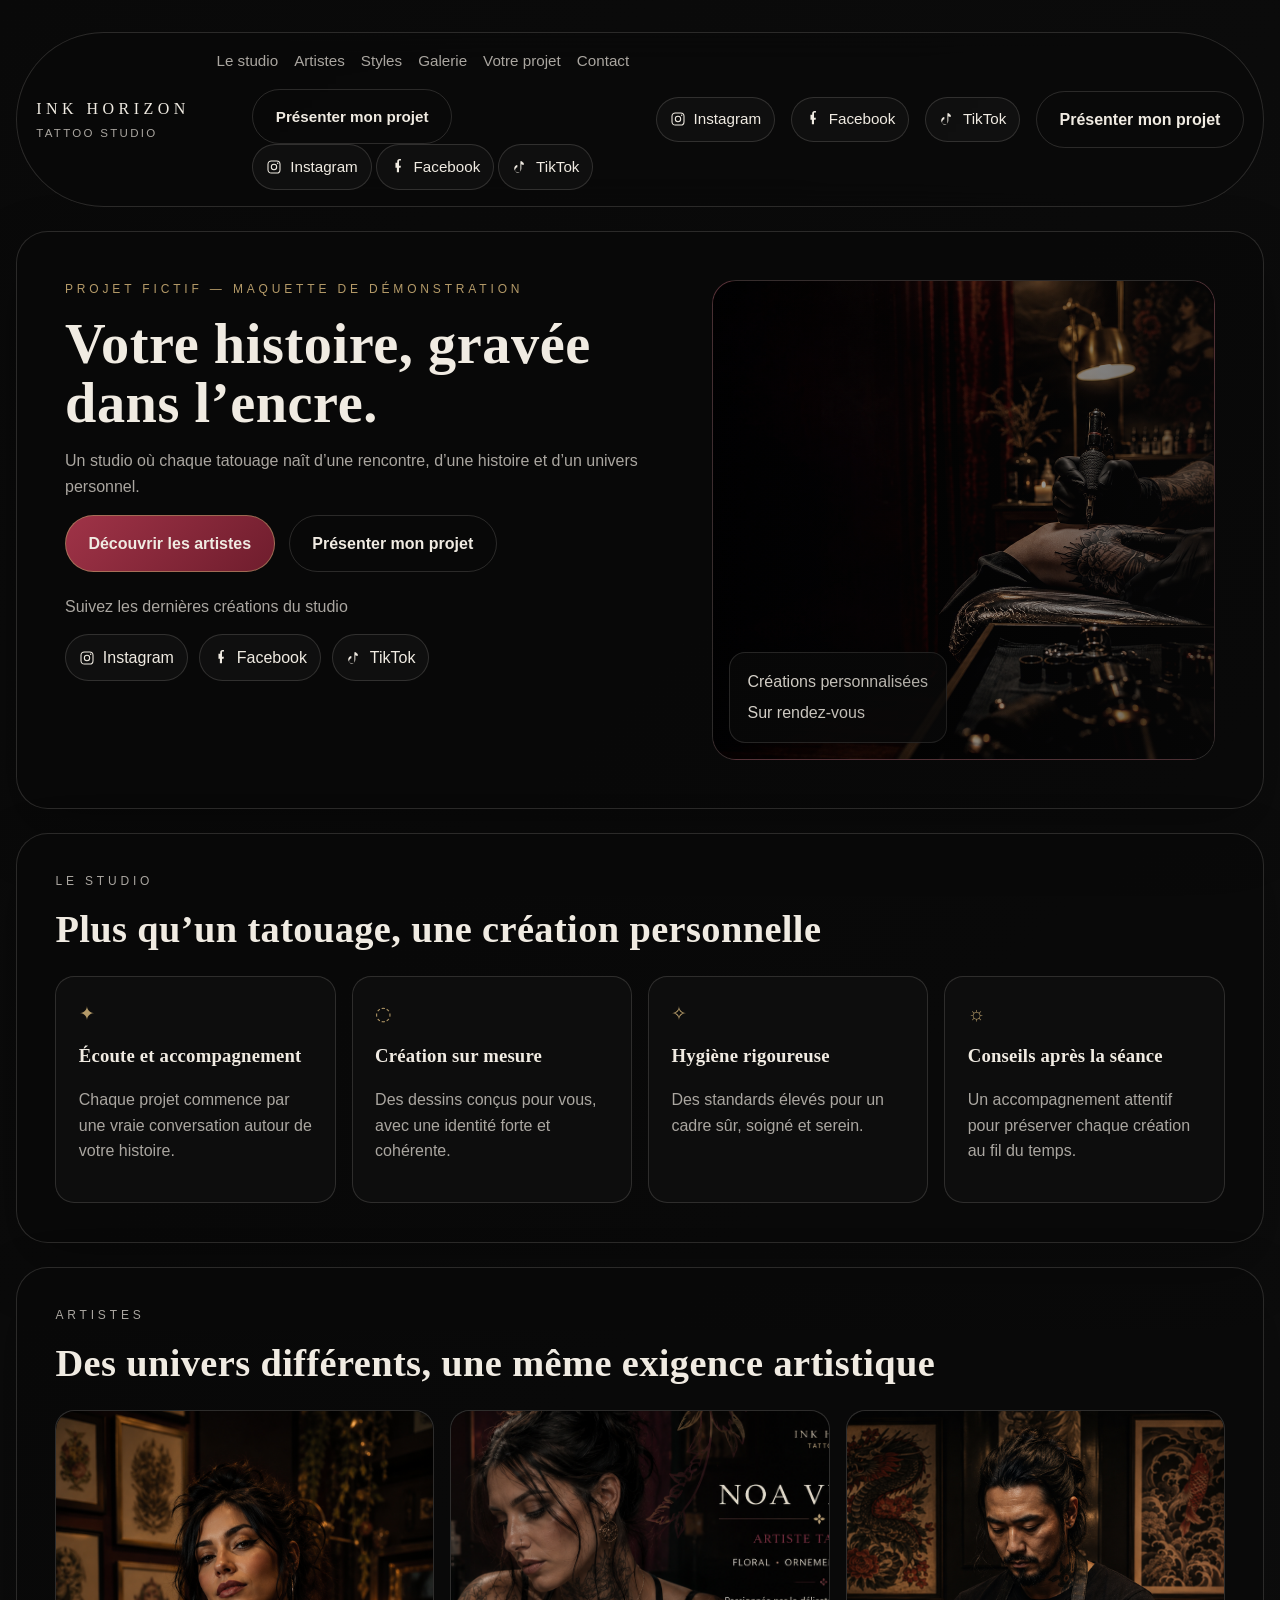
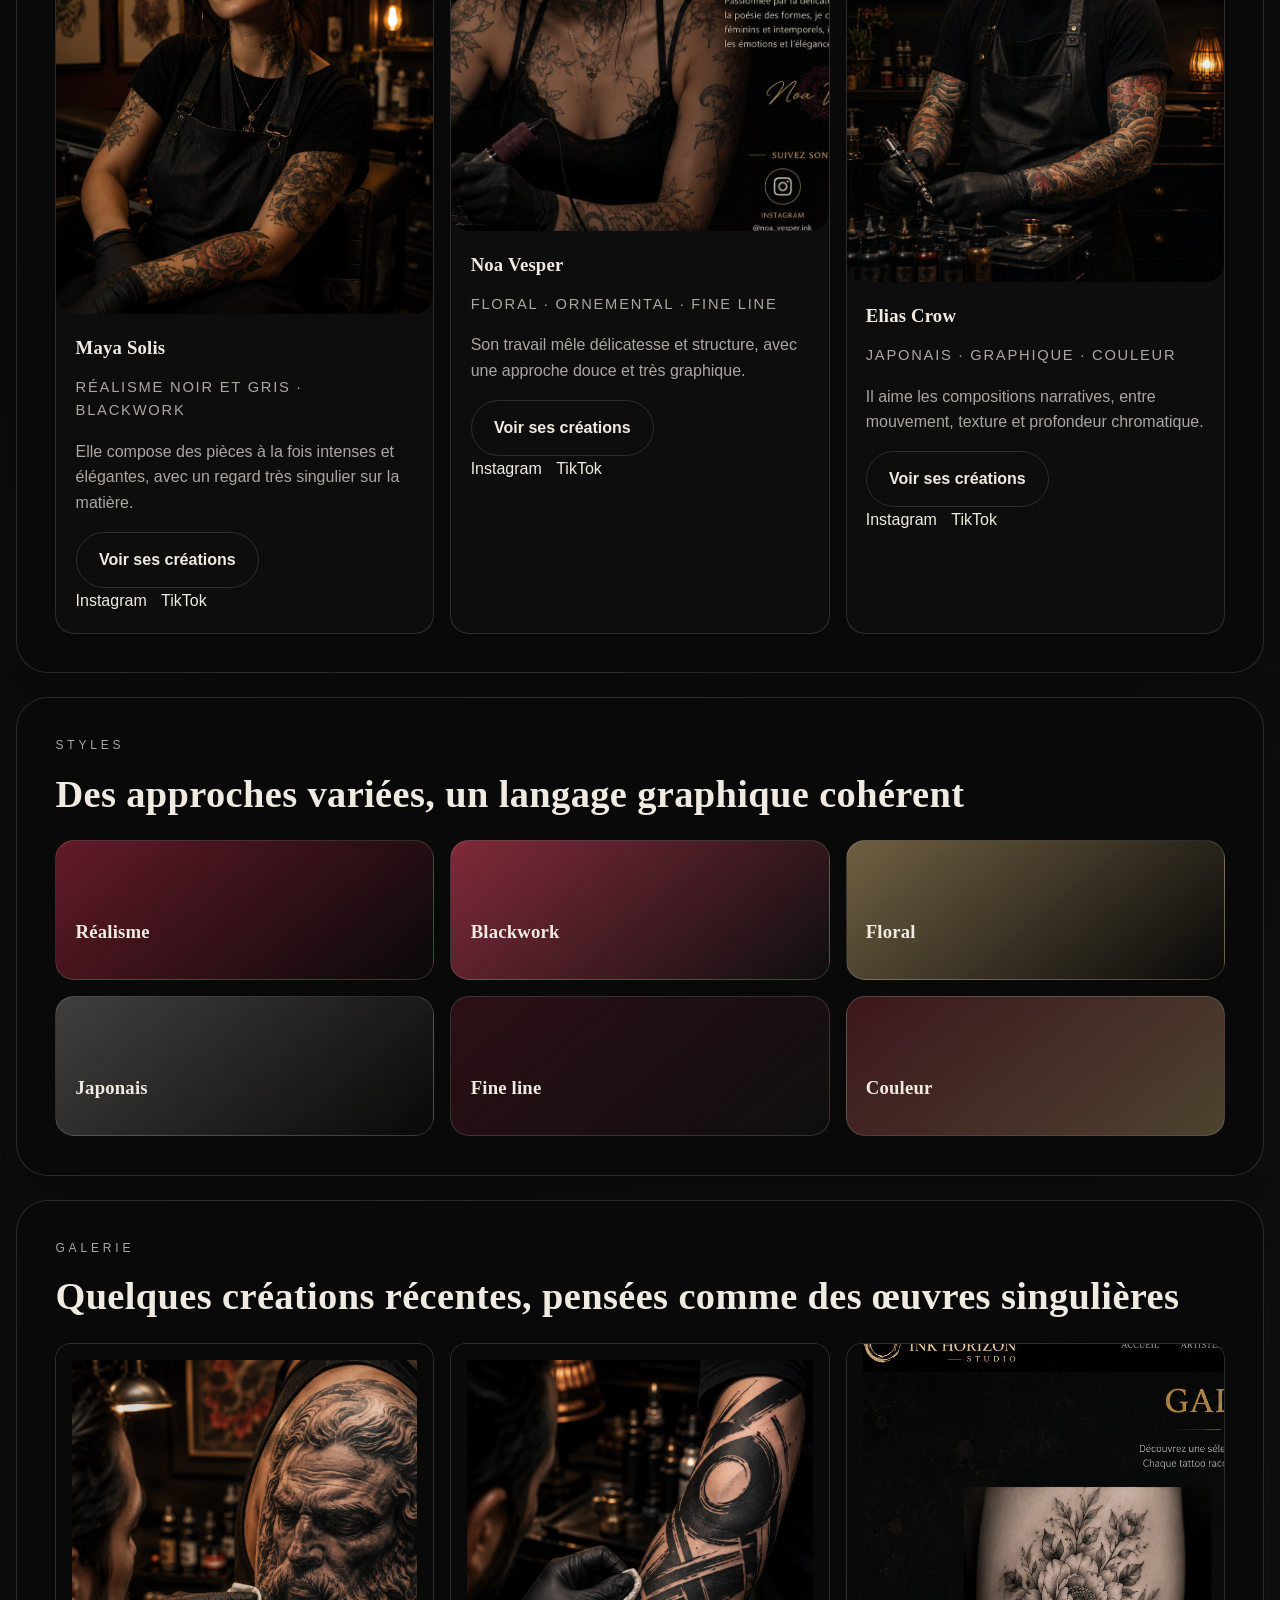
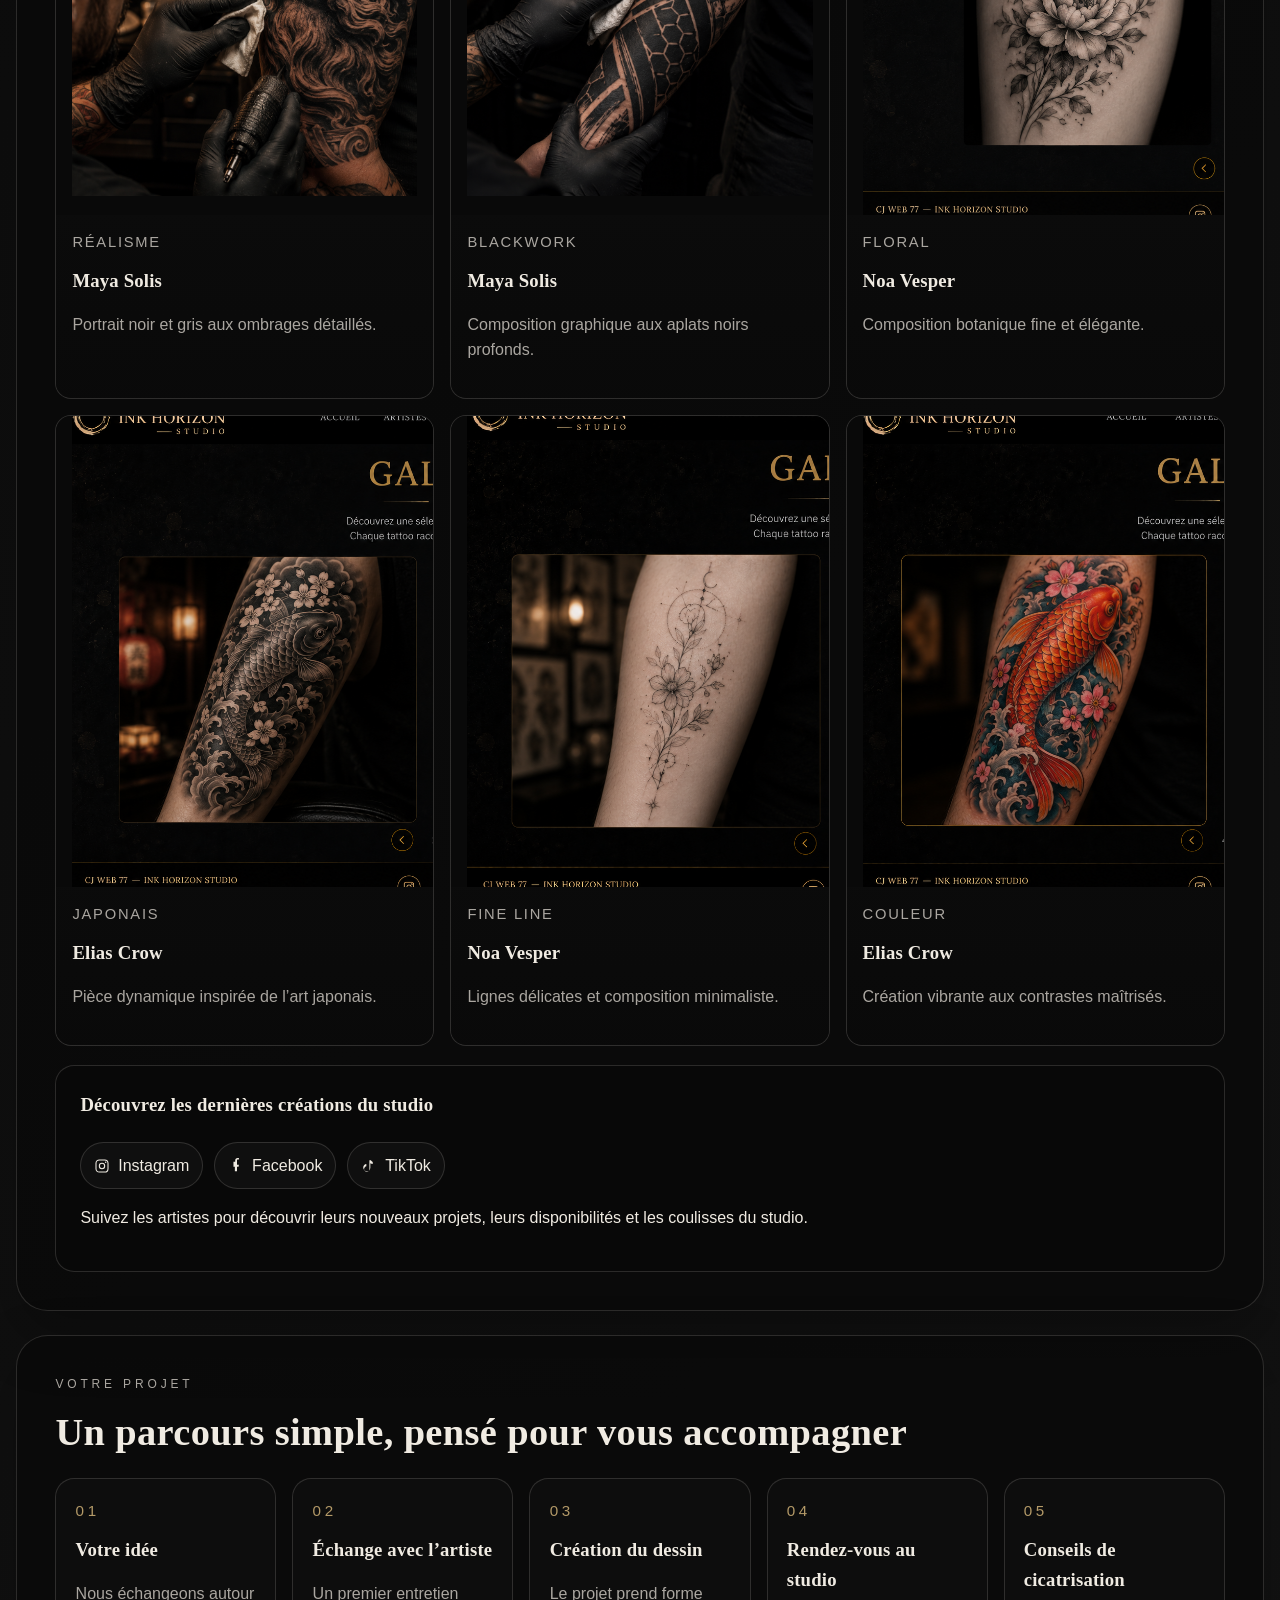
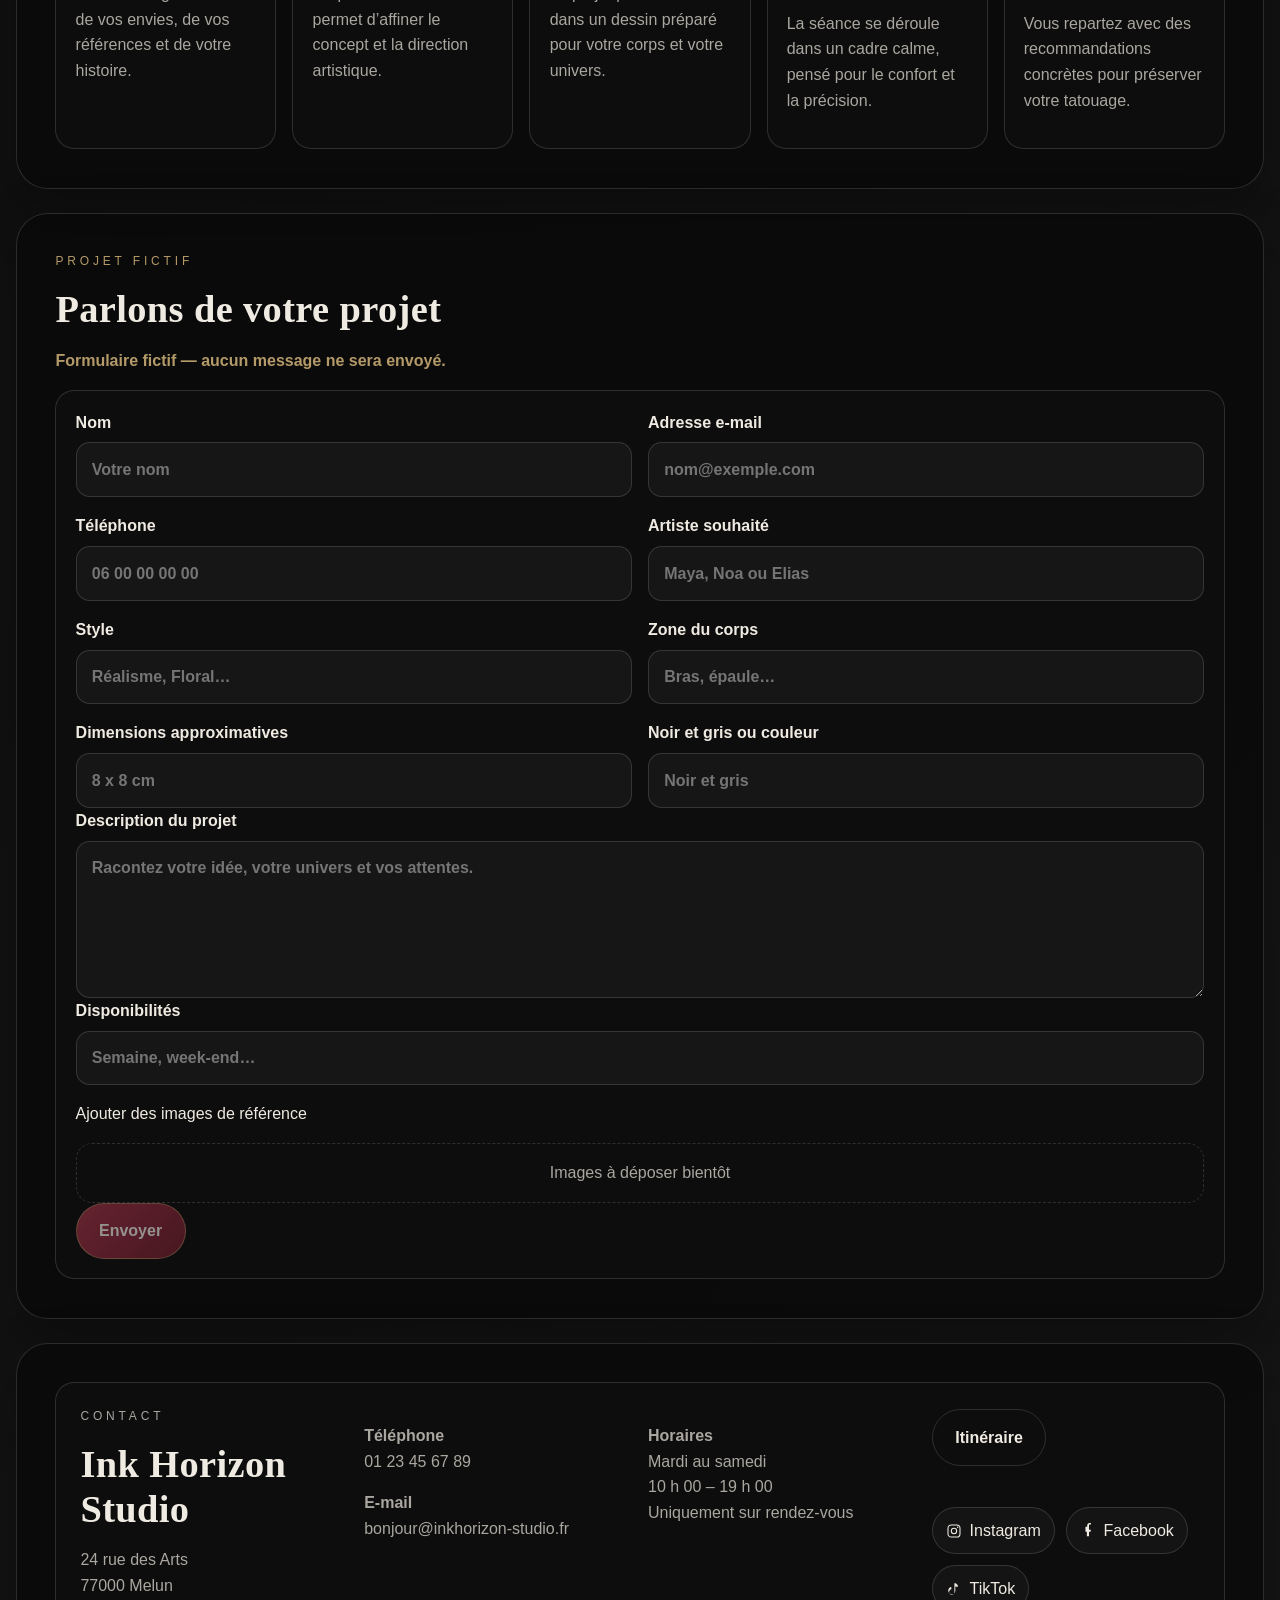
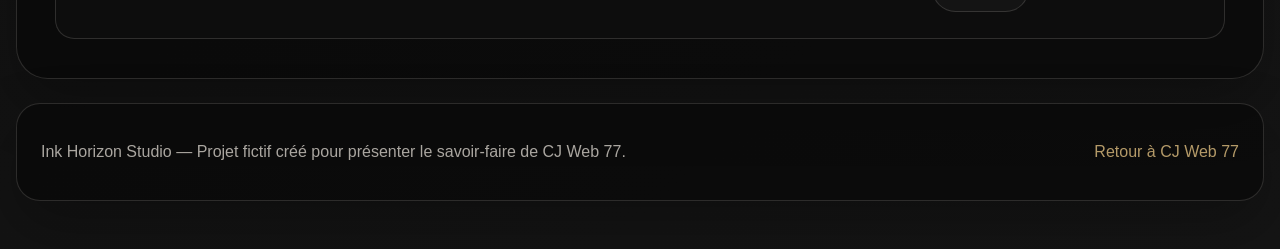
==== commit 6193ad9a: "Ajout de la démo Ink Horizon Studio" ====
--- a/demos/ink-horizon-studio/index.html
+++ b/demos/ink-horizon-studio/index.html
@@ -237,72 +237,84 @@
             <h2>Quelques créations récentes, pensées comme des œuvres singulières</h2>
           </div>
           <div class="gallery-grid">
-            <article class="gallery-card">
-              <img
-                src="assets/images/gallery-realisme.png"
-                alt="Tatouage réaliste noir et gris réalisé par Maya Solis"
-                loading="lazy"
-              />
+            <article class="gallery-card gallery-card--realisme">
+              <div class="gallery-media">
+                <img
+                  src="assets/images/gallery-realisme.png"
+                  alt="Tatouage réaliste noir et gris réalisé par Maya Solis"
+                  loading="lazy"
+                />
+              </div>
               <div>
                 <p class="card-tag">Réalisme</p>
                 <h3>Maya Solis</h3>
                 <p>Portrait noir et gris aux ombrages détaillés.</p>
               </div>
             </article>
-            <article class="gallery-card">
-              <img
-                src="assets/images/gallery-blackwork.png"
-                alt="Tatouage blackwork graphique réalisé par Maya Solis"
-                loading="lazy"
-              />
+            <article class="gallery-card gallery-card--blackwork">
+              <div class="gallery-media">
+                <img
+                  src="assets/images/gallery-blackwork.png"
+                  alt="Tatouage blackwork graphique réalisé par Maya Solis"
+                  loading="lazy"
+                />
+              </div>
               <div>
                 <p class="card-tag">Blackwork</p>
                 <h3>Maya Solis</h3>
                 <p>Composition graphique aux aplats noirs profonds.</p>
               </div>
             </article>
-            <article class="gallery-card">
-              <img
-                src="assets/images/gallery-floral.png"
-                alt="Tatouage floral délicat réalisé par Noa Vesper"
-                loading="lazy"
-              />
+            <article class="gallery-card gallery-card--floral">
+              <div class="gallery-media">
+                <img
+                  src="assets/images/gallery-floral.png"
+                  alt="Tatouage floral délicat réalisé par Noa Vesper"
+                  loading="lazy"
+                />
+              </div>
               <div>
                 <p class="card-tag">Floral</p>
                 <h3>Noa Vesper</h3>
                 <p>Composition botanique fine et élégante.</p>
               </div>
             </article>
-            <article class="gallery-card">
-              <img
-                src="assets/images/gallery-japonais.png"
-                alt="Tatouage d’inspiration japonaise réalisé par Elias Crow"
-                loading="lazy"
-              />
+            <article class="gallery-card gallery-card--japonais">
+              <div class="gallery-media">
+                <img
+                  src="assets/images/gallery-japonais.png"
+                  alt="Tatouage d'inspiration japonaise réalisé par Elias Crow"
+                  loading="lazy"
+                />
+              </div>
               <div>
                 <p class="card-tag">Japonais</p>
                 <h3>Elias Crow</h3>
                 <p>Pièce dynamique inspirée de l’art japonais.</p>
               </div>
             </article>
-            <article class="gallery-card">
-              <img
-                src="assets/images/gallery-fine-line.png"
-                alt="Tatouage fine line minimaliste réalisé par Noa Vesper"
-                loading="lazy"
-              />
+            <article class="gallery-card gallery-card--fine-line">
+              <div class="gallery-media">
+                <img
+                  src="assets/images/gallery-fine-line.png"
+                  alt="Tatouage fine line minimaliste réalisé par Noa Vesper"
+                  loading="lazy"
+                />
+              </div>
               <div>
                 <p class="card-tag">Fine line</p>
                 <h3>Noa Vesper</h3>
                 <p>Lignes délicates et composition minimaliste.</p>
               </div>
             </article>
-            <article class="gallery-card">
-              <img
-                src="assets/images/gallery-couleur.png"
-                alt="Tatouage artistique en couleur réalisé par Elias Crow"
-                loading="lazy"
-              />
+            <article class="gallery-card gallery-card--couleur">
+              <div class="gallery-media">
+                <img
+                  src="assets/images/gallery-couleur.png"
+                  alt="Tatouage artistique en couleur réalisé par Elias Crow"
+                  loading="lazy"
+                />
+              </div>
               <div>
                 <p class="card-tag">Couleur</p>
                 <h3>Elias Crow</h3>
--- a/demos/ink-horizon-studio/assets/css/style.css
+++ b/demos/ink-horizon-studio/assets/css/style.css
@@ -16,6 +16,8 @@
 
 html {
   scroll-behavior: smooth;
+  min-height: 100%;
+  background-color: #090909;
 }
 
 body {
@@ -26,12 +28,14 @@
   line-height: 1.6;
   position: relative;
   overflow-x: hidden;
+  min-height: 100vh;
 }
 
 body::before {
   content: "";
   position: fixed;
   inset: 0;
+  z-index: -1;
   background-image:
     radial-gradient(circle at 20% 20%, rgba(180, 154, 104, 0.12), transparent 24%),
     radial-gradient(circle at 80% 5%, rgba(111, 29, 45, 0.2), transparent 20%),
@@ -73,6 +77,15 @@
   width: min(1280px, calc(100% - 2rem));
   margin: 0 auto;
   padding: 1rem 0 3rem;
+  background-color: transparent;
+}
+
+main {
+  background-color: transparent;
+}
+
+footer {
+  background-color: transparent;
 }
 
 .site-header {
@@ -451,18 +464,72 @@
   border-radius: 1rem;
 }
 
-.gallery-card img {
+.gallery-card .gallery-media {
+  position: relative;
+  width: 100%;
+  aspect-ratio: 4 / 5;
+  overflow: hidden;
+  background: #090909;
+}
+
+.gallery-card .gallery-media img {
   display: block;
   width: 100%;
   height: 100%;
-  min-height: inherit;
   object-fit: cover;
-  object-position: center;
   transition: transform 300ms ease;
 }
 
-.gallery-card:hover img {
+/* Réalisme et Blackwork : centrés */
+.gallery-card--realisme .gallery-media img {
+  object-position: 50% center;
+}
+
+.gallery-card--blackwork .gallery-media img {
+  object-position: 50% center;
+}
+
+/* Floral, Japonais, Fine-line, Couleur : recadrage vers la gauche */
+.gallery-card--floral .gallery-media img {
+  object-position: 5% center;
+  transform: scale(1.2);
+  transform-origin: left center;
+}
+
+.gallery-card--japonais .gallery-media img {
+  object-position: 5% center;
+  transform: scale(1.2);
+  transform-origin: left center;
+}
+
+.gallery-card--fine-line .gallery-media img {
+  object-position: 4% center;
+  transform: scale(1.22);
+  transform-origin: left center;
+}
+
+.gallery-card--couleur .gallery-media img {
+  object-position: 5% center;
+  transform: scale(1.2);
+  transform-origin: left center;
+}
+
+/* Survol pour réalisme et blackwork */
+.gallery-card--realisme:hover .gallery-media img,
+.gallery-card--blackwork:hover .gallery-media img {
   transform: scale(1.035);
+}
+
+/* Survol pour floral, japonais, couleur */
+.gallery-card--floral:hover .gallery-media img,
+.gallery-card--japonais:hover .gallery-media img,
+.gallery-card--couleur:hover .gallery-media img {
+  transform: scale(1.235);
+}
+
+/* Survol pour fine-line */
+.gallery-card--fine-line:hover .gallery-media img {
+  transform: scale(1.255);
 }
 
 .gallery-card::after {
@@ -800,10 +867,35 @@
   }
 
   .artist-card--noa .artist-visual img,
-  .artist-card--noa:hover .artist-visual img,
-  .gallery-card img,
-  .gallery-card:hover img {
+  .artist-card--noa:hover .artist-visual img {
+    transition: none;
+    transform: scale(1.55);
+  }
+
+  /* Réalisme et Blackwork : pas de zoom supplémentaire */
+  .gallery-card--realisme .gallery-media img,
+  .gallery-card--realisme:hover .gallery-media img,
+  .gallery-card--blackwork .gallery-media img,
+  .gallery-card--blackwork:hover .gallery-media img {
     transition: none;
     transform: none;
   }
-}
+
+  /* Floral, Japonais, Couleur : maintenir le zoom de base */
+  .gallery-card--floral .gallery-media img,
+  .gallery-card--floral:hover .gallery-media img,
+  .gallery-card--japonais .gallery-media img,
+  .gallery-card--japonais:hover .gallery-media img,
+  .gallery-card--couleur .gallery-media img,
+  .gallery-card--couleur:hover .gallery-media img {
+    transition: none;
+    transform: scale(1.2);
+  }
+
+  /* Fine-line : maintenir son zoom spécifique */
+  .gallery-card--fine-line .gallery-media img,
+  .gallery-card--fine-line:hover .gallery-media img {
+    transition: none;
+    transform: scale(1.22);
+  }
+}
